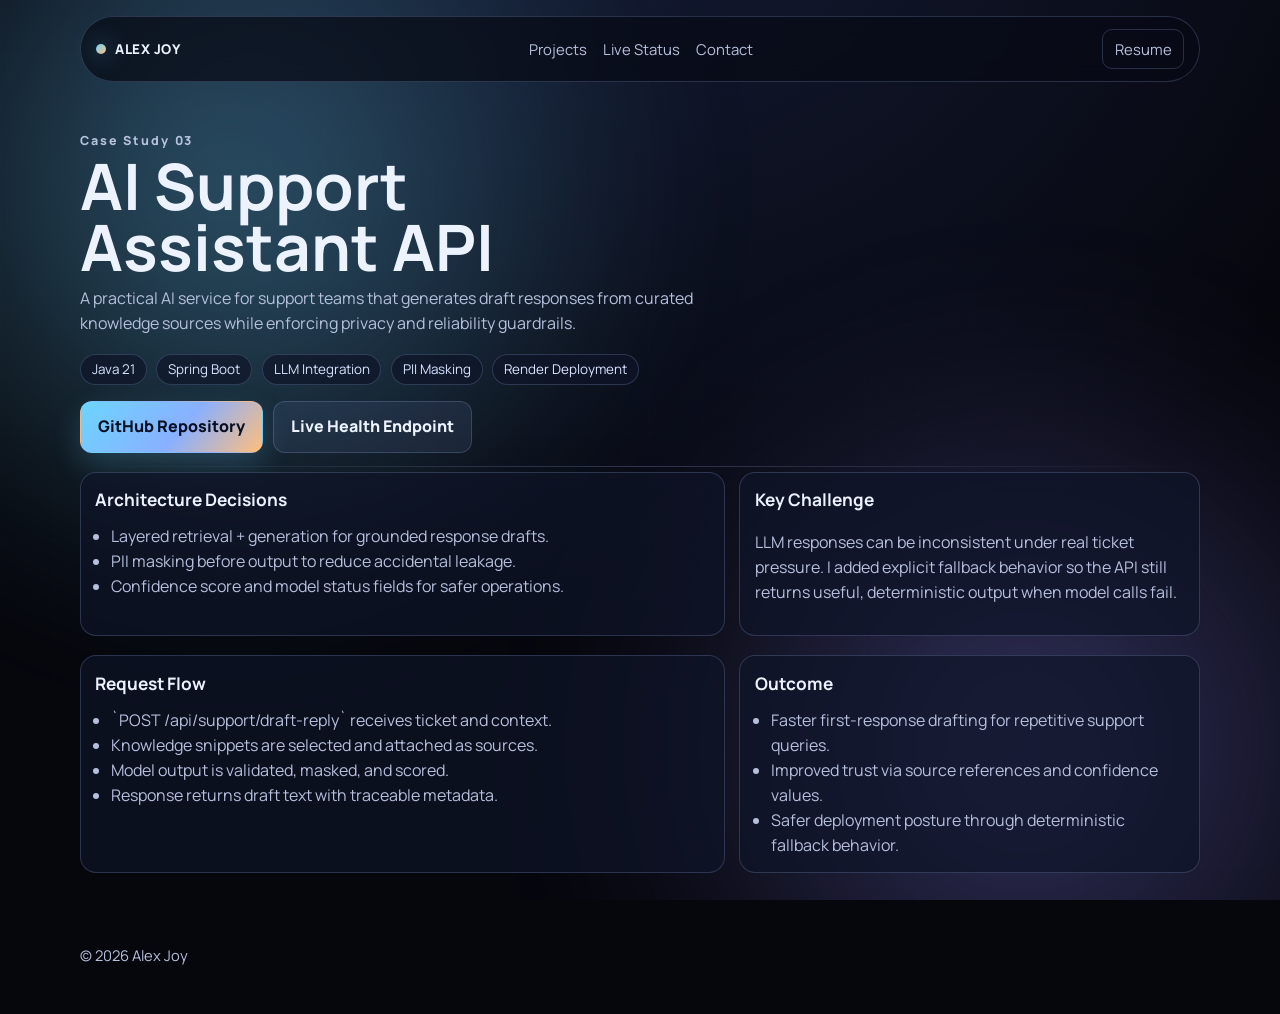
==== projects/ai-support-assistant-api.html @ ce077fe2 "feat: add project case-study pages and live service status widgets" ====
<!doctype html>
<html lang="en">
  <head>
    <meta charset="UTF-8" />
    <meta name="viewport" content="width=device-width, initial-scale=1.0" />
    <title>AI Support Assistant API | Alex Joy</title>
    <meta
      name="description"
      content="Case study: AI support assistant backend with retrieval context, PII masking, and fallback response safety."
    />
    <link rel="preconnect" href="https://fonts.googleapis.com" />
    <link rel="preconnect" href="https://fonts.gstatic.com" crossorigin />
    <link
      href="https://fonts.googleapis.com/css2?family=Manrope:wght@400;500;700;800&family=Instrument+Serif:ital@0;1&display=swap"
      rel="stylesheet"
    />
    <link rel="stylesheet" href="../styles.css" />
  </head>
  <body>
    <div class="cursor cursor-dot" aria-hidden="true"></div>
    <div class="cursor cursor-ring" aria-hidden="true"></div>

    <div class="atmosphere" aria-hidden="true">
      <div class="mist mist-a"></div>
      <div class="mist mist-b"></div>
      <div class="mesh"></div>
    </div>

    <header class="frame">
      <a class="identity" href="../index.html">
        <span class="identity-dot"></span>
        <span>ALEX JOY</span>
      </a>
      <nav class="frame-nav">
        <a href="../index.html#projects">Projects</a>
        <a href="../index.html#live-status">Live Status</a>
        <a href="../index.html#contact">Contact</a>
      </nav>
      <a class="frame-resume" href="../Alex-Joy-Resume.md" download>Resume</a>
    </header>

    <main class="layout case-page">
      <section class="case-header reveal section-shell">
        <p class="hero-kicker">Case Study 03</p>
        <h1>AI Support Assistant API</h1>
        <p>
          A practical AI service for support teams that generates draft responses
          from curated knowledge sources while enforcing privacy and reliability
          guardrails.
        </p>
        <div class="case-meta">
          <span>Java 21</span>
          <span>Spring Boot</span>
          <span>LLM Integration</span>
          <span>PII Masking</span>
          <span>Render Deployment</span>
        </div>
        <div class="case-actions">
          <a class="btn btn-primary magnetic" href="https://github.com/alexjoyy/ai-support-assistant-api" target="_blank" rel="noreferrer">GitHub Repository</a>
          <a class="btn btn-secondary magnetic" href="https://ai-support-assistant-api.onrender.com/actuator/health" target="_blank" rel="noreferrer">Live Health Endpoint</a>
        </div>
      </section>

      <section class="case-grid reveal" data-delay="120">
        <article class="case-card">
          <h2>Architecture Decisions</h2>
          <ul>
            <li>Layered retrieval + generation for grounded response drafts.</li>
            <li>PII masking before output to reduce accidental leakage.</li>
            <li>Confidence score and model status fields for safer operations.</li>
          </ul>
        </article>
        <article class="case-card">
          <h2>Key Challenge</h2>
          <p>
            LLM responses can be inconsistent under real ticket pressure. I added
            explicit fallback behavior so the API still returns useful, deterministic
            output when model calls fail.
          </p>
        </article>
      </section>

      <section class="case-grid reveal" data-delay="180">
        <article class="case-card">
          <h2>Request Flow</h2>
          <ul>
            <li>`POST /api/support/draft-reply` receives ticket and context.</li>
            <li>Knowledge snippets are selected and attached as sources.</li>
            <li>Model output is validated, masked, and scored.</li>
            <li>Response returns draft text with traceable metadata.</li>
          </ul>
        </article>
        <article class="case-card">
          <h2>Outcome</h2>
          <ul>
            <li>Faster first-response drafting for repetitive support queries.</li>
            <li>Improved trust via source references and confidence values.</li>
            <li>Safer deployment posture through deterministic fallback behavior.</li>
          </ul>
        </article>
      </section>
    </main>

    <footer class="footer">
      <p>© <span id="year"></span> Alex Joy</p>
    </footer>

    <script src="../script.js"></script>
  </body>
</html>
---- styles.css ----
:root {
  --bg: #06070d;
  --bg-soft: #0c1020;
  --panel: rgba(15, 20, 38, 0.78);
  --panel-border: rgba(157, 181, 241, 0.22);
  --text: #edf2ff;
  --muted: #b6c0dd;
  --cyan: #6cd5ff;
  --amber: #ffbe7b;
  --violet: #8d88ff;
  --shadow: 0 24px 80px rgba(0, 0, 0, 0.56);
  --space-1: clamp(0.7rem, 1.2vw, 1rem);
  --space-2: clamp(1rem, 1.6vw, 1.5rem);
  --space-3: clamp(1.4rem, 2.6vw, 2.5rem);
  --space-4: clamp(2rem, 4.4vw, 4rem);
}

* {
  box-sizing: border-box;
}

html,
body {
  margin: 0;
  padding: 0;
}

body {
  min-height: 100vh;
  background: radial-gradient(circle at 50% -20%, #141b35, var(--bg) 60%);
  color: var(--text);
  font-family: "Manrope", sans-serif;
  line-height: 1.56;
  overflow-x: hidden;
  cursor: none;
}

.atmosphere {
  position: fixed;
  inset: 0;
  z-index: 0;
  pointer-events: none;
  overflow: hidden;
}

.mist {
  position: absolute;
  width: min(72vw, 980px);
  aspect-ratio: 1;
  border-radius: 50%;
  filter: blur(72px);
  opacity: 0.38;
}

.mist-a {
  top: -30%;
  left: -18%;
  background: radial-gradient(circle, rgba(109, 212, 255, 0.95), rgba(109, 212, 255, 0.04) 64%);
  animation: driftA 18s ease-in-out infinite alternate;
}

.mist-b {
  right: -16%;
  bottom: -34%;
  background: radial-gradient(circle, rgba(141, 136, 255, 0.9), rgba(141, 136, 255, 0.05) 62%);
  animation: driftB 24s ease-in-out infinite alternate;
}

.mesh {
  position: absolute;
  inset: 0;
  background-image:
    linear-gradient(rgba(255, 255, 255, 0.11) 1px, transparent 1px),
    linear-gradient(90deg, rgba(255, 255, 255, 0.11) 1px, transparent 1px);
  background-size: 54px 54px;
  opacity: 0.06;
}

.frame {
  position: sticky;
  top: 0;
  z-index: 10;
  width: min(1120px, 94vw);
  margin: 1rem auto;
  padding: 0.78rem 0.92rem;
  border: 1px solid var(--panel-border);
  border-radius: 999px;
  background: rgba(8, 11, 22, 0.72);
  backdrop-filter: blur(10px);
  display: flex;
  align-items: center;
  justify-content: space-between;
  gap: 0.8rem;
}

.identity {
  color: var(--text);
  text-decoration: none;
  font-weight: 800;
  letter-spacing: 0.04em;
  font-size: 0.84rem;
  display: inline-flex;
  align-items: center;
  gap: 0.58rem;
}

.identity-dot {
  width: 10px;
  height: 10px;
  border-radius: 50%;
  background: linear-gradient(135deg, var(--cyan), var(--amber));
  box-shadow: 0 0 24px rgba(108, 213, 255, 0.8);
}

.frame-nav {
  display: flex;
  gap: 1rem;
}

.frame-nav a,
.frame-resume {
  text-decoration: none;
  color: var(--muted);
  font-size: 0.93rem;
}

.frame-resume {
  border: 1px solid var(--panel-border);
  border-radius: 10px;
  padding: 0.44rem 0.72rem;
}

.frame-nav a:hover,
.frame-resume:hover {
  color: var(--text);
}

.layout,
.footer {
  position: relative;
  z-index: 2;
  width: min(1120px, 92vw);
  margin: 0 auto;
}

.section-shell {
  position: relative;
}

.section-shell::after {
  content: "";
  position: absolute;
  left: 0;
  right: 0;
  bottom: calc(var(--space-3) * -0.45);
  height: 1px;
  background: linear-gradient(90deg, transparent, rgba(157, 181, 241, 0.25), transparent);
  pointer-events: none;
}

.hero {
  min-height: 74vh;
  padding: var(--space-3) 0 var(--space-3);
}

.hero-kicker {
  margin: 0;
  font-size: 0.78rem;
  letter-spacing: 0.15em;
  color: var(--cyan);
  font-weight: 800;
}

.hero h1 {
  margin: 0.85rem 0 1rem;
  font-size: clamp(2.3rem, 5.8vw, 5.4rem);
  line-height: 0.94;
  font-weight: 800;
  max-width: 14.5ch;
  text-wrap: balance;
}

.hero h1 span {
  color: #dfe6ff;
}

.hero h1 em {
  font-family: "Instrument Serif", serif;
  font-style: italic;
  font-weight: 400;
  color: var(--amber);
}

.hero-sub {
  max-width: 58ch;
  color: var(--muted);
  margin: 0;
  font-size: clamp(1.02rem, 2.1vw, 1.22rem);
  text-wrap: pretty;
}

.hero-actions {
  margin-top: var(--space-2);
  display: flex;
  flex-wrap: wrap;
  gap: 0.72rem;
}

.btn {
  text-decoration: none;
  padding: 0.78rem 1.06rem;
  border-radius: 12px;
  font-weight: 800;
  border: 1px solid transparent;
  transition: transform 220ms ease, box-shadow 220ms ease, border-color 220ms ease;
}

.btn-primary {
  color: #061022;
  background: linear-gradient(130deg, var(--cyan), #89b0ff 55%, var(--amber));
  box-shadow: 0 12px 30px rgba(109, 212, 255, 0.2);
}

.btn-secondary {
  color: var(--text);
  border-color: var(--panel-border);
  background: rgba(137, 158, 220, 0.1);
}

.btn:hover {
  transform: translateY(-2px);
}

.status-bar {
  display: grid;
  grid-template-columns: repeat(4, minmax(0, 1fr));
  gap: 0.62rem;
  margin: 0 0 var(--space-4);
}

.status-bar div {
  border: 1px solid var(--panel-border);
  border-radius: 12px;
  padding: 0.72rem;
  background: var(--panel);
}

.status-bar strong {
  display: block;
  font-size: 1.2rem;
  font-weight: 800;
  margin-bottom: 0.1rem;
}

.status-bar span {
  color: var(--muted);
  font-size: 0.86rem;
}

.section-intro p {
  margin: 0;
  color: var(--cyan);
  font-size: 0.8rem;
  letter-spacing: 0.11em;
  text-transform: uppercase;
  font-weight: 800;
}

.section-intro h2 {
  margin: 0.5rem 0 1.25rem;
  max-width: 20ch;
  font-size: clamp(1.5rem, 3.1vw, 2.7rem);
  line-height: 1.08;
}

.projects {
  padding: var(--space-3) 0 var(--space-3);
}

.project {
  position: relative;
  border: 1px solid var(--panel-border);
  border-radius: 18px;
  background:
    linear-gradient(150deg, rgba(16, 22, 46, 0.9), rgba(10, 14, 28, 0.94)),
    radial-gradient(130% 140% at 0% 0%, rgba(108, 213, 255, 0.16), transparent 58%);
  box-shadow: var(--shadow);
  padding: 1.05rem;
  overflow: hidden;
  backdrop-filter: blur(6px);
}

.project::before {
  content: "";
  position: absolute;
  inset: -1px;
  border-radius: inherit;
  pointer-events: none;
  background: radial-gradient(
    420px circle at var(--mx, 50%) var(--my, 50%),
    rgba(141, 136, 255, 0.35),
    transparent 72%
  );
  opacity: 0;
  transition: opacity 220ms ease;
}

.project:hover::before {
  opacity: 0.9;
}

.project + .project {
  margin-top: 1rem;
}

.project-featured {
  padding: 1.2rem;
}

.project-pair {
  display: grid;
  grid-template-columns: repeat(2, minmax(0, 1fr));
  gap: 1rem;
  margin-top: 1rem;
}

.project-meta-row {
  display: flex;
  justify-content: space-between;
  align-items: baseline;
  gap: 0.8rem;
  margin-bottom: 0.58rem;
  color: var(--muted);
  font-size: 0.82rem;
}

.project-num {
  color: var(--amber);
  font-weight: 800;
  letter-spacing: 0.05em;
}

.project h3 {
  margin: 0;
  font-size: clamp(1.28rem, 2vw, 1.6rem);
  line-height: 1.12;
  text-wrap: balance;
}

.project p {
  margin: 0.65rem 0 0;
  color: var(--muted);
}

.project ul {
  margin: 0.75rem 0 0;
  padding-left: 1.1rem;
  color: #d2dbf4;
}

.project li + li {
  margin-top: 0.34rem;
}

.project-links {
  margin-top: 0.95rem;
  display: flex;
  gap: 1rem;
  flex-wrap: wrap;
}

.project-links a,
.contact a {
  color: var(--amber);
  text-decoration: none;
  font-weight: 800;
}

.detail-btn {
  appearance: none;
  border: 1px solid var(--panel-border);
  background: rgba(10, 15, 30, 0.74);
  color: var(--text);
  border-radius: 999px;
  padding: 0.35rem 0.8rem;
  font: inherit;
  font-size: 0.86rem;
  font-weight: 700;
  cursor: pointer;
  transition: background 180ms ease, border-color 180ms ease, transform 180ms ease;
  text-decoration: none;
  display: inline-flex;
  align-items: center;
}

.detail-btn:hover {
  background: rgba(108, 213, 255, 0.16);
  border-color: rgba(108, 213, 255, 0.45);
  transform: translateY(-1px);
}

.approach {
  padding: var(--space-4) 0 var(--space-3);
}

.live-status {
  padding: var(--space-3) 0 var(--space-3);
}

.status-note {
  margin: 0;
  color: var(--muted);
}

.health-grid {
  margin-top: 1rem;
  display: grid;
  grid-template-columns: repeat(5, minmax(0, 1fr));
  gap: 0.65rem;
}

.health-card {
  border: 1px solid var(--panel-border);
  border-radius: 14px;
  background: rgba(17, 24, 45, 0.74);
  padding: 0.75rem;
  text-decoration: none;
  color: var(--text);
  display: grid;
  gap: 0.55rem;
  transition: border-color 200ms ease, transform 200ms ease, background 200ms ease;
}

.health-card:hover {
  transform: translateY(-2px);
  border-color: rgba(157, 181, 241, 0.5);
  background: rgba(22, 30, 56, 0.84);
}

.health-name {
  font-size: 0.88rem;
  color: #dce5ff;
  font-weight: 700;
}

.health-pill {
  width: fit-content;
  border-radius: 999px;
  padding: 0.2rem 0.62rem;
  font-size: 0.78rem;
  font-weight: 700;
  border: 1px solid transparent;
}

.health-pill[data-state="up"] {
  color: #b8ffd6;
  background: rgba(31, 130, 84, 0.2);
  border-color: rgba(108, 255, 176, 0.28);
}

.health-pill[data-state="down"] {
  color: #ffd4d4;
  background: rgba(165, 44, 44, 0.25);
  border-color: rgba(255, 145, 145, 0.3);
}

.health-pill[data-state="checking"] {
  color: #e3ecff;
  background: rgba(98, 119, 170, 0.25);
  border-color: rgba(173, 194, 246, 0.32);
}

.health-pill[data-state="unknown"] {
  color: #ffe8c4;
  background: rgba(163, 112, 26, 0.25);
  border-color: rgba(255, 210, 134, 0.34);
}

.case-page {
  padding: var(--space-3) 0 var(--space-4);
}

.case-header h1 {
  margin: 0.3rem 0 0.55rem;
  font-size: clamp(2rem, 5vw, 4rem);
  line-height: 0.95;
  max-width: 14ch;
}

.case-header p {
  margin: 0;
  color: var(--muted);
  max-width: 68ch;
}

.case-meta {
  margin-top: 1.1rem;
  display: flex;
  flex-wrap: wrap;
  gap: 0.6rem;
}

.case-meta span {
  border: 1px solid var(--panel-border);
  border-radius: 999px;
  padding: 0.25rem 0.68rem;
  font-size: 0.84rem;
  color: #d8e3ff;
  background: rgba(15, 20, 40, 0.7);
}

.case-grid {
  margin-top: 1.2rem;
  display: grid;
  grid-template-columns: 1.4fr 1fr;
  gap: 0.9rem;
}

.case-card {
  border: 1px solid var(--panel-border);
  border-radius: 16px;
  background: rgba(15, 20, 40, 0.7);
  padding: 0.9rem;
}

.case-card h2 {
  margin: 0;
  font-size: 1.08rem;
}

.case-card p,
.case-card li {
  color: var(--muted);
}

.case-card ul {
  margin: 0.65rem 0 0;
  padding-left: 1rem;
}

.case-actions {
  margin-top: 1rem;
  display: flex;
  flex-wrap: wrap;
  gap: 0.6rem;
}

.approach-grid {
  display: grid;
  grid-template-columns: repeat(3, minmax(0, 1fr));
  gap: 0.8rem;
}

.approach article {
  border: 1px solid var(--panel-border);
  border-radius: 14px;
  background: rgba(17, 23, 44, 0.7);
  padding: 0.85rem;
}

.approach h3 {
  margin: 0;
  font-size: 1.05rem;
}

.approach p {
  margin: 0.58rem 0 0;
  color: var(--muted);
}

.contact {
  margin: var(--space-3) 0 var(--space-4);
  border: 1px solid var(--panel-border);
  border-radius: 20px;
  background:
    linear-gradient(145deg, rgba(13, 20, 42, 0.94), rgba(9, 13, 26, 0.95)),
    radial-gradient(80% 110% at 100% 100%, rgba(255, 190, 123, 0.14), transparent 64%);
  padding: 1.25rem;
}

.contact-kicker {
  margin: 0;
  color: var(--cyan);
  font-size: 0.8rem;
  letter-spacing: 0.12em;
  text-transform: uppercase;
  font-weight: 800;
}

.contact h2 {
  margin: 0.45rem 0 0.8rem;
  font-size: clamp(1.45rem, 3.2vw, 2.5rem);
  line-height: 1.05;
}

.contact p {
  margin: 0;
  color: var(--muted);
}

.footer {
  padding: 0 0 2rem;
  color: var(--muted);
  font-size: 0.92rem;
}

.cursor {
  position: fixed;
  left: 0;
  top: 0;
  z-index: 120;
  pointer-events: none;
  opacity: 0;
  transition: opacity 180ms ease;
}

.cursor-dot {
  width: 10px;
  height: 10px;
  margin-left: -5px;
  margin-top: -5px;
  border-radius: 50%;
  background: linear-gradient(135deg, var(--cyan), var(--amber));
  box-shadow: 0 0 20px rgba(108, 213, 255, 0.6);
}

.cursor-ring {
  width: 34px;
  height: 34px;
  margin-left: -17px;
  margin-top: -17px;
  border-radius: 50%;
  border: 1px solid rgba(237, 242, 255, 0.42);
  mix-blend-mode: screen;
  transition: width 180ms ease, height 180ms ease, margin 180ms ease, border-color 180ms ease;
}

.cursor-ring.is-active {
  width: 54px;
  height: 54px;
  margin-left: -27px;
  margin-top: -27px;
  border-color: rgba(108, 213, 255, 0.62);
}

.magnetic {
  will-change: transform;
}

.case-modal {
  width: min(760px, 92vw);
  border: 1px solid rgba(157, 181, 241, 0.3);
  border-radius: 20px;
  padding: 0;
  overflow: hidden;
  color: var(--text);
  background:
    linear-gradient(145deg, rgba(12, 18, 35, 0.97), rgba(8, 11, 22, 0.98)),
    radial-gradient(70% 110% at 0% 0%, rgba(108, 213, 255, 0.14), transparent 65%);
  box-shadow: 0 34px 90px rgba(0, 0, 0, 0.62);
}

.case-modal::backdrop {
  background: rgba(3, 4, 8, 0.76);
  backdrop-filter: blur(3px);
}

.modal-shell {
  padding: 0.8rem 0.9rem 0;
  display: flex;
  justify-content: flex-end;
}

.modal-close {
  appearance: none;
  border: 1px solid var(--panel-border);
  border-radius: 999px;
  background: rgba(131, 153, 215, 0.12);
  color: var(--text);
  font: inherit;
  font-size: 0.84rem;
  font-weight: 700;
  padding: 0.3rem 0.7rem;
  cursor: pointer;
}

.modal-content {
  padding: 0.4rem 1.2rem 1.3rem;
}

.modal-kicker {
  margin: 0;
  color: var(--cyan);
  font-size: 0.78rem;
  font-weight: 800;
  text-transform: uppercase;
  letter-spacing: 0.11em;
}

.modal-content h3 {
  margin: 0.35rem 0 0.6rem;
  font-size: clamp(1.38rem, 2.7vw, 2.1rem);
  line-height: 1.1;
}

.modal-content p {
  margin: 0;
  color: var(--muted);
}

.modal-content ul {
  margin: 0.9rem 0 0;
  padding-left: 1.2rem;
}

.modal-content li + li {
  margin-top: 0.48rem;
}

.tilt-card {
  transform-style: preserve-3d;
  transition: transform 250ms ease, border-color 250ms ease;
}

.tilt-card:hover {
  border-color: rgba(183, 201, 255, 0.55);
}

.reveal {
  opacity: 0;
  transform: translateY(24px) scale(0.985);
  transition:
    opacity 760ms cubic-bezier(0.2, 0.65, 0.15, 1),
    transform 760ms cubic-bezier(0.2, 0.65, 0.15, 1);
  transition-delay: var(--reveal-delay, 0ms);
}

.reveal.is-visible {
  opacity: 1;
  transform: translateY(0) scale(1);
}

@keyframes driftA {
  0% { transform: translate3d(0, 0, 0) scale(1); }
  100% { transform: translate3d(8%, 7%, 0) scale(1.08); }
}

@keyframes driftB {
  0% { transform: translate3d(0, 0, 0) scale(1); }
  100% { transform: translate3d(-8%, -7%, 0) scale(1.07); }
}

@media (max-width: 980px) {
  .project-pair,
  .approach-grid,
  .status-bar,
  .health-grid,
  .case-grid {
    grid-template-columns: 1fr;
  }
}

@media (max-width: 700px) {
  .frame {
    border-radius: 14px;
    padding: 0.68rem;
  }

  .frame-resume {
    display: none;
  }

  .frame-nav {
    gap: 0.72rem;
  }

  .frame-nav a {
    font-size: 0.9rem;
  }

  .hero {
    min-height: auto;
    padding-top: 1rem;
  }

  .hero h1 {
    max-width: 11ch;
    line-height: 0.98;
  }

  .case-modal {
    width: 94vw;
  }
}

@media (prefers-reduced-motion: reduce) {
  .mist,
  .reveal,
  .tilt-card {
    animation: none;
    transition: none;
    transform: none;
  }

  .reveal {
    opacity: 1;
  }

  .section-shell::after {
    display: none;
  }

  .magnetic {
    transform: none !important;
  }
}

@media (hover: none), (pointer: coarse) {
  body {
    cursor: auto;
  }

  .cursor {
    display: none;
  }

  .tilt-card {
    transform: none !important;
  }
}
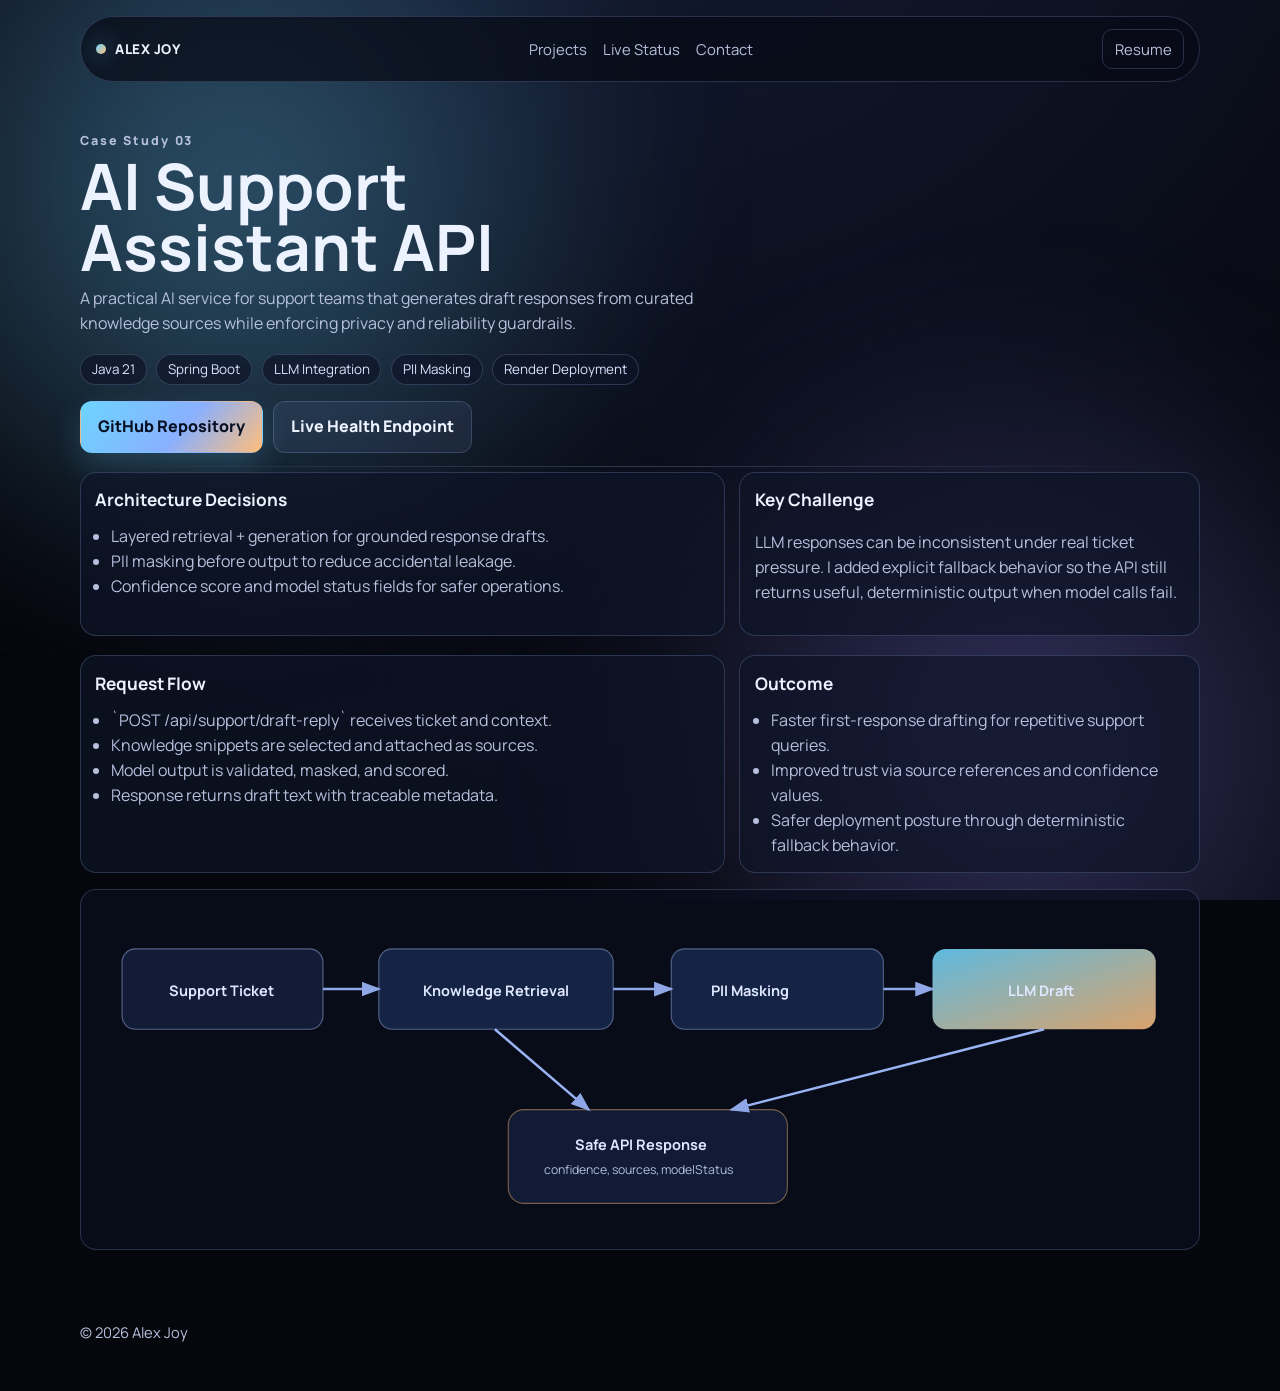
==== commit df1599b0: "feat: add architecture diagrams to all project case studies" ====
--- a/projects/ai-support-assistant-api.html
+++ b/projects/ai-support-assistant-api.html
@@ -99,6 +99,41 @@
           </ul>
         </article>
       </section>
+
+      <section class="arch-diagram reveal" data-delay="220" aria-label="AI support API architecture diagram">
+        <svg viewBox="0 0 980 300" role="img" aria-label="Ticket input goes through retrieval and PII masking before LLM drafting and safe response output">
+          <defs>
+            <linearGradient id="aiA" x1="0%" y1="0%" x2="100%" y2="100%">
+              <stop offset="0%" stop-color="#6cd5ff" stop-opacity="0.92" />
+              <stop offset="100%" stop-color="#ffbe7b" stop-opacity="0.9" />
+            </linearGradient>
+            <marker id="arrowAi" markerWidth="10" markerHeight="10" refX="7" refY="3" orient="auto">
+              <path d="M0,0 L0,6 L8,3 z" fill="#8fa7e6"></path>
+            </marker>
+          </defs>
+          <rect x="26" y="42" width="180" height="72" rx="12" fill="rgba(20,30,58,0.9)" stroke="rgba(157,181,241,0.5)"></rect>
+          <text x="68" y="84" class="arch-label">Support Ticket</text>
+
+          <rect x="256" y="42" width="210" height="72" rx="12" fill="rgba(23,39,74,0.88)" stroke="rgba(157,181,241,0.48)"></rect>
+          <text x="296" y="84" class="arch-label">Knowledge Retrieval</text>
+
+          <rect x="518" y="42" width="190" height="72" rx="12" fill="rgba(23,39,74,0.88)" stroke="rgba(157,181,241,0.48)"></rect>
+          <text x="554" y="84" class="arch-label">PII Masking</text>
+
+          <rect x="752" y="42" width="200" height="72" rx="12" fill="url(#aiA)" opacity="0.94"></rect>
+          <text x="820" y="84" class="arch-label" fill="#061022">LLM Draft</text>
+
+          <rect x="372" y="186" width="250" height="84" rx="14" fill="rgba(18,29,56,0.92)" stroke="rgba(255,190,123,0.45)"></rect>
+          <text x="432" y="222" class="arch-label">Safe API Response</text>
+          <text x="404" y="244" class="arch-note">confidence, sources, modelStatus</text>
+
+          <line x1="206" y1="78" x2="256" y2="78" stroke="#8fa7e6" stroke-width="2.2" marker-end="url(#arrowAi)"></line>
+          <line x1="466" y1="78" x2="518" y2="78" stroke="#8fa7e6" stroke-width="2.2" marker-end="url(#arrowAi)"></line>
+          <line x1="708" y1="78" x2="752" y2="78" stroke="#8fa7e6" stroke-width="2.2" marker-end="url(#arrowAi)"></line>
+          <line x1="852" y1="114" x2="572" y2="186" stroke="#9bb4f6" stroke-width="2.2" marker-end="url(#arrowAi)"></line>
+          <line x1="360" y1="114" x2="444" y2="186" stroke="#9bb4f6" stroke-width="2.2" marker-end="url(#arrowAi)"></line>
+        </svg>
+      </section>
     </main>
 
     <footer class="footer">
--- a/styles.css
+++ b/styles.css
@@ -545,6 +545,33 @@
   gap: 0.6rem;
 }
 
+.arch-diagram {
+  margin-top: 1rem;
+  border: 1px solid var(--panel-border);
+  border-radius: 16px;
+  padding: 0.75rem;
+  background: rgba(10, 15, 30, 0.72);
+}
+
+.arch-diagram svg {
+  width: 100%;
+  height: auto;
+  display: block;
+}
+
+.arch-label {
+  fill: #dfe8ff;
+  font-family: "Manrope", sans-serif;
+  font-size: 13px;
+  font-weight: 700;
+}
+
+.arch-note {
+  fill: #afbddf;
+  font-family: "Manrope", sans-serif;
+  font-size: 11px;
+}
+
 .approach-grid {
   display: grid;
   grid-template-columns: repeat(3, minmax(0, 1fr));
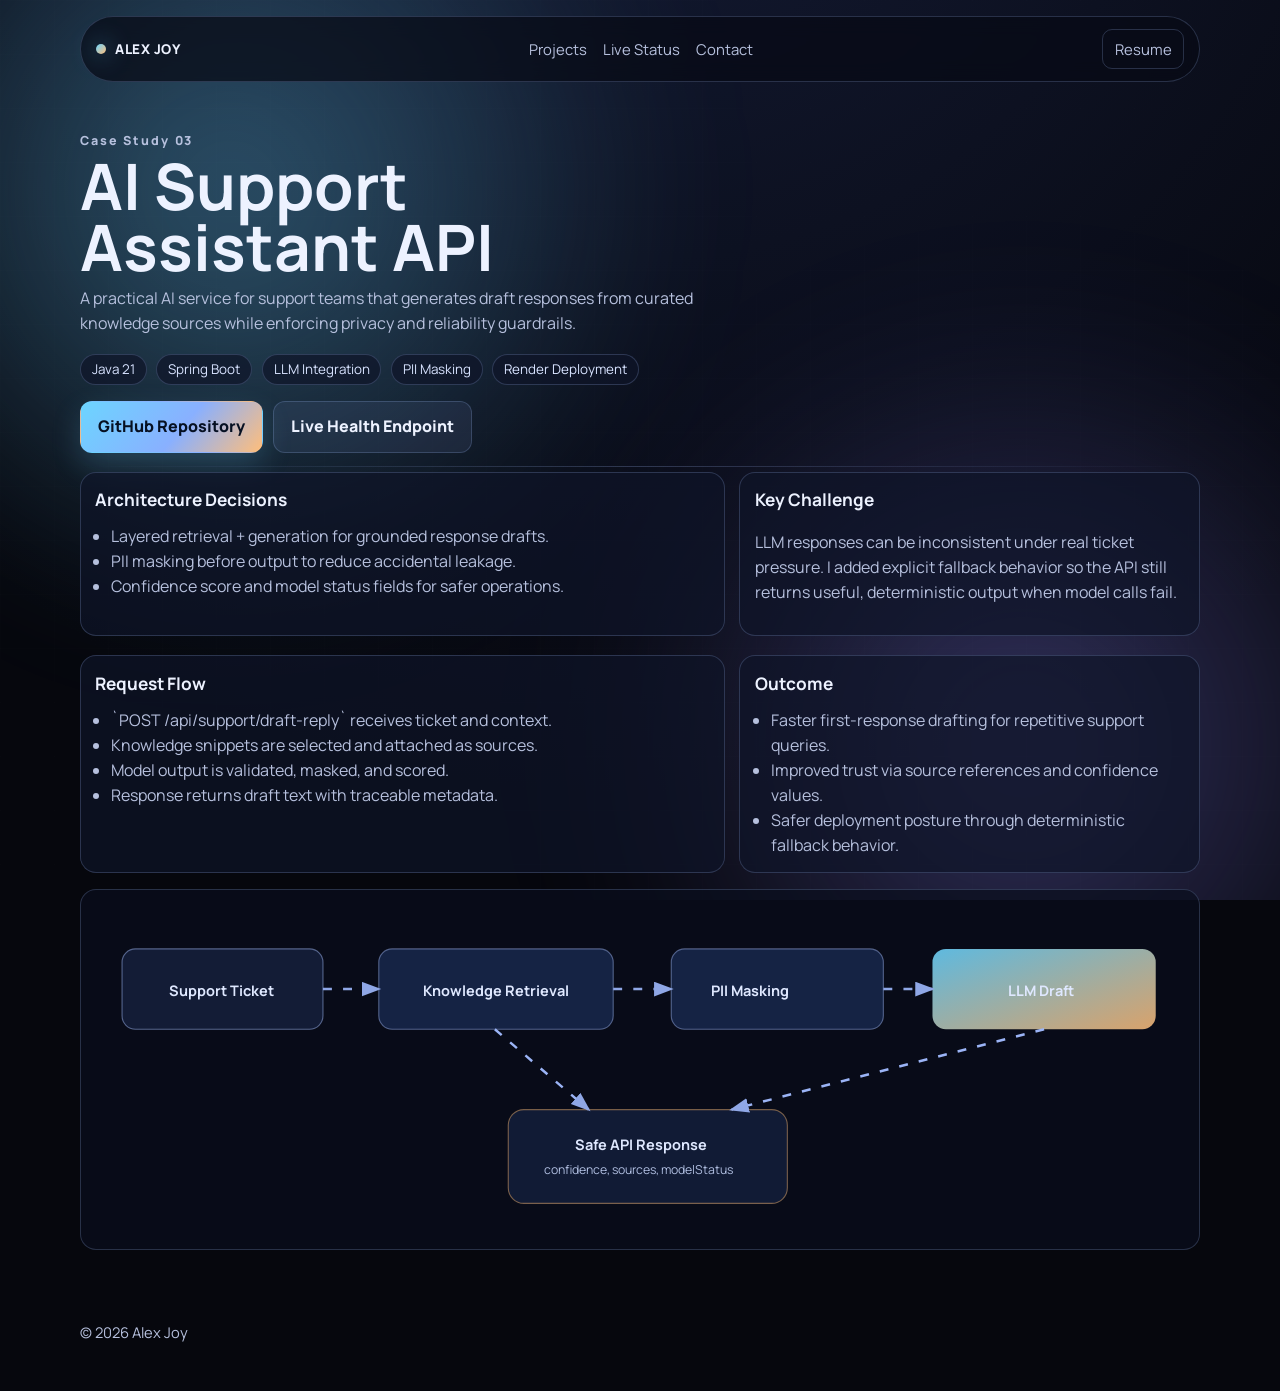
==== commit 82f6367f: "feat: add subtle animated flow lines to case-study architecture diagrams" ====
--- a/projects/ai-support-assistant-api.html
+++ b/projects/ai-support-assistant-api.html
@@ -127,11 +127,11 @@
           <text x="432" y="222" class="arch-label">Safe API Response</text>
           <text x="404" y="244" class="arch-note">confidence, sources, modelStatus</text>
 
-          <line x1="206" y1="78" x2="256" y2="78" stroke="#8fa7e6" stroke-width="2.2" marker-end="url(#arrowAi)"></line>
-          <line x1="466" y1="78" x2="518" y2="78" stroke="#8fa7e6" stroke-width="2.2" marker-end="url(#arrowAi)"></line>
-          <line x1="708" y1="78" x2="752" y2="78" stroke="#8fa7e6" stroke-width="2.2" marker-end="url(#arrowAi)"></line>
-          <line x1="852" y1="114" x2="572" y2="186" stroke="#9bb4f6" stroke-width="2.2" marker-end="url(#arrowAi)"></line>
-          <line x1="360" y1="114" x2="444" y2="186" stroke="#9bb4f6" stroke-width="2.2" marker-end="url(#arrowAi)"></line>
+          <line class="arch-flow" x1="206" y1="78" x2="256" y2="78" stroke="#8fa7e6" stroke-width="2.2" marker-end="url(#arrowAi)"></line>
+          <line class="arch-flow" x1="466" y1="78" x2="518" y2="78" stroke="#8fa7e6" stroke-width="2.2" marker-end="url(#arrowAi)"></line>
+          <line class="arch-flow" x1="708" y1="78" x2="752" y2="78" stroke="#8fa7e6" stroke-width="2.2" marker-end="url(#arrowAi)"></line>
+          <line class="arch-flow" x1="852" y1="114" x2="572" y2="186" stroke="#9bb4f6" stroke-width="2.2" marker-end="url(#arrowAi)"></line>
+          <line class="arch-flow" x1="360" y1="114" x2="444" y2="186" stroke="#9bb4f6" stroke-width="2.2" marker-end="url(#arrowAi)"></line>
         </svg>
       </section>
     </main>
--- a/styles.css
+++ b/styles.css
@@ -572,6 +572,11 @@
   font-size: 11px;
 }
 
+.arch-flow {
+  stroke-dasharray: 8 10;
+  animation: flowLine 1.9s linear infinite;
+}
+
 .approach-grid {
   display: grid;
   grid-template-columns: repeat(3, minmax(0, 1fr));
@@ -777,6 +782,11 @@
   100% { transform: translate3d(-8%, -7%, 0) scale(1.07); }
 }
 
+@keyframes flowLine {
+  from { stroke-dashoffset: 0; }
+  to { stroke-dashoffset: -36; }
+}
+
 @media (max-width: 980px) {
   .project-pair,
   .approach-grid,
@@ -840,6 +850,11 @@
   .magnetic {
     transform: none !important;
   }
+
+  .arch-flow {
+    animation: none;
+    stroke-dasharray: none;
+  }
 }
 
 @media (hover: none), (pointer: coarse) {
